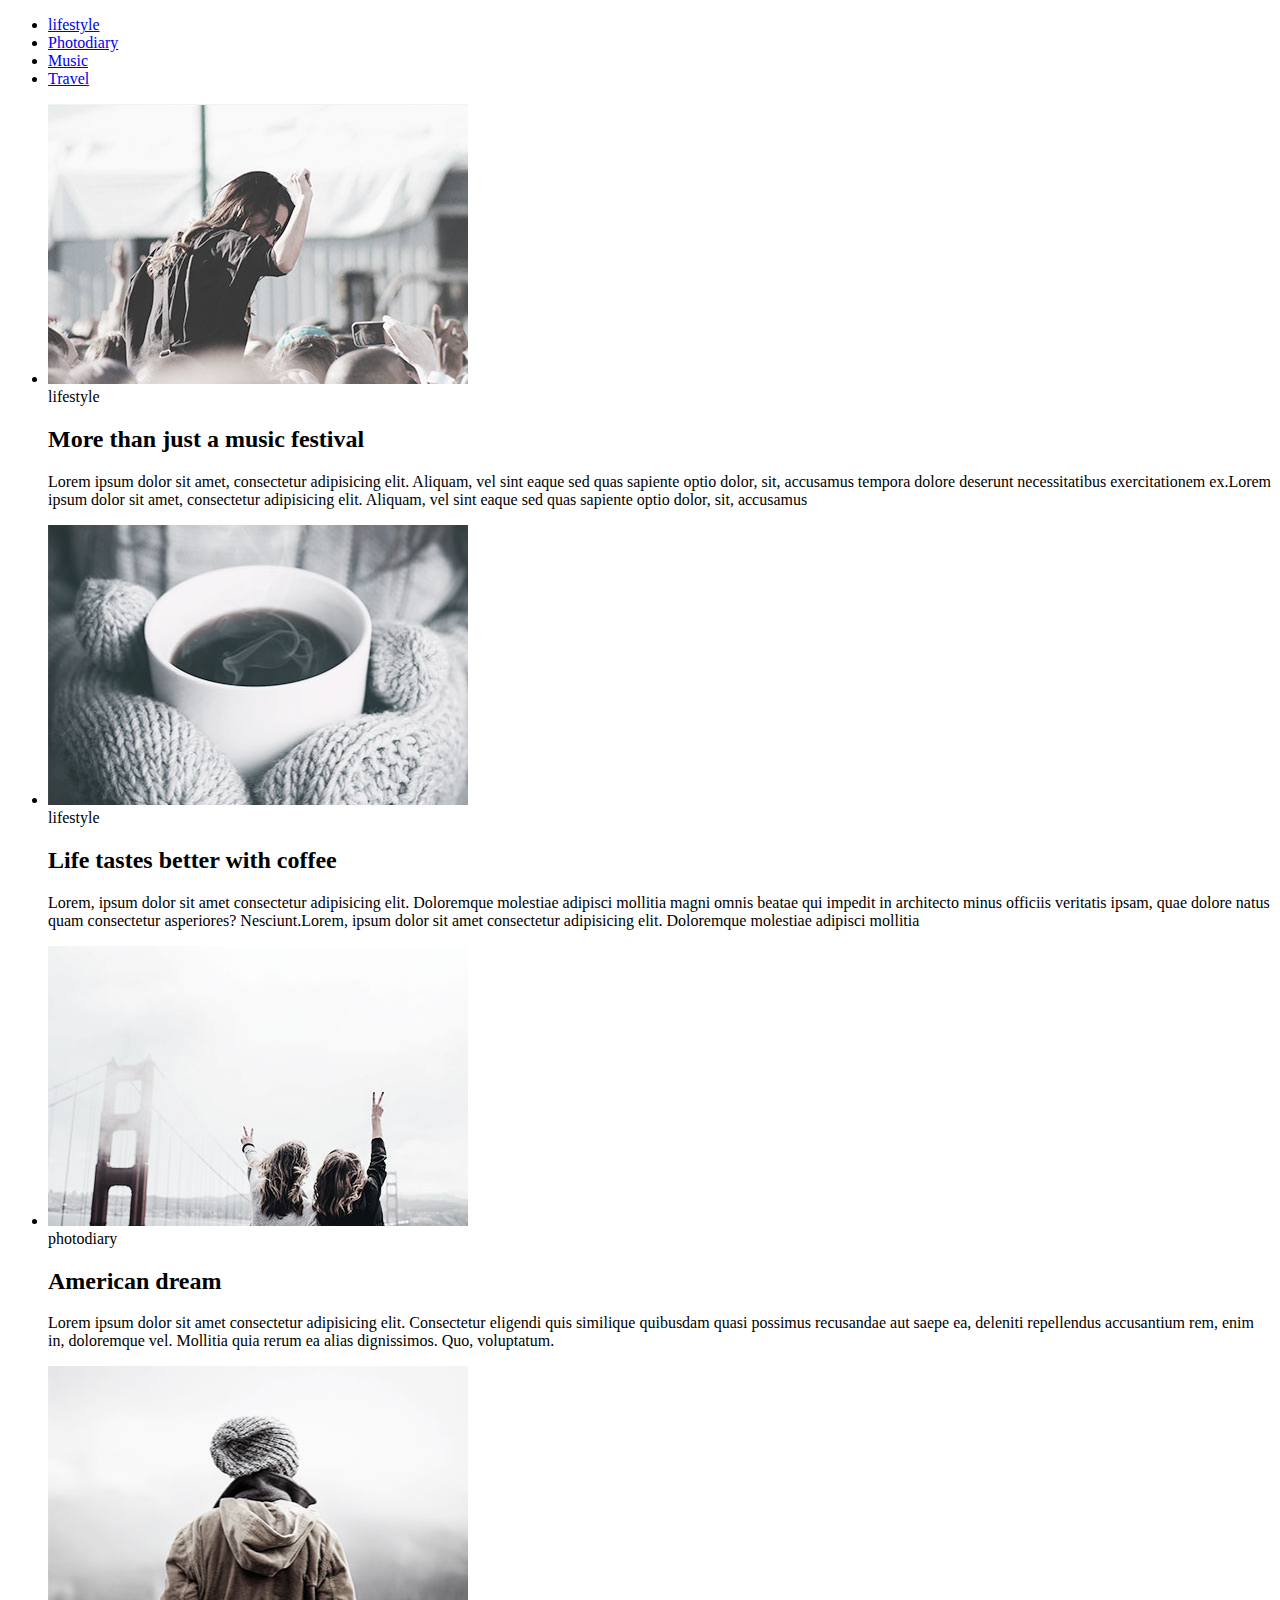
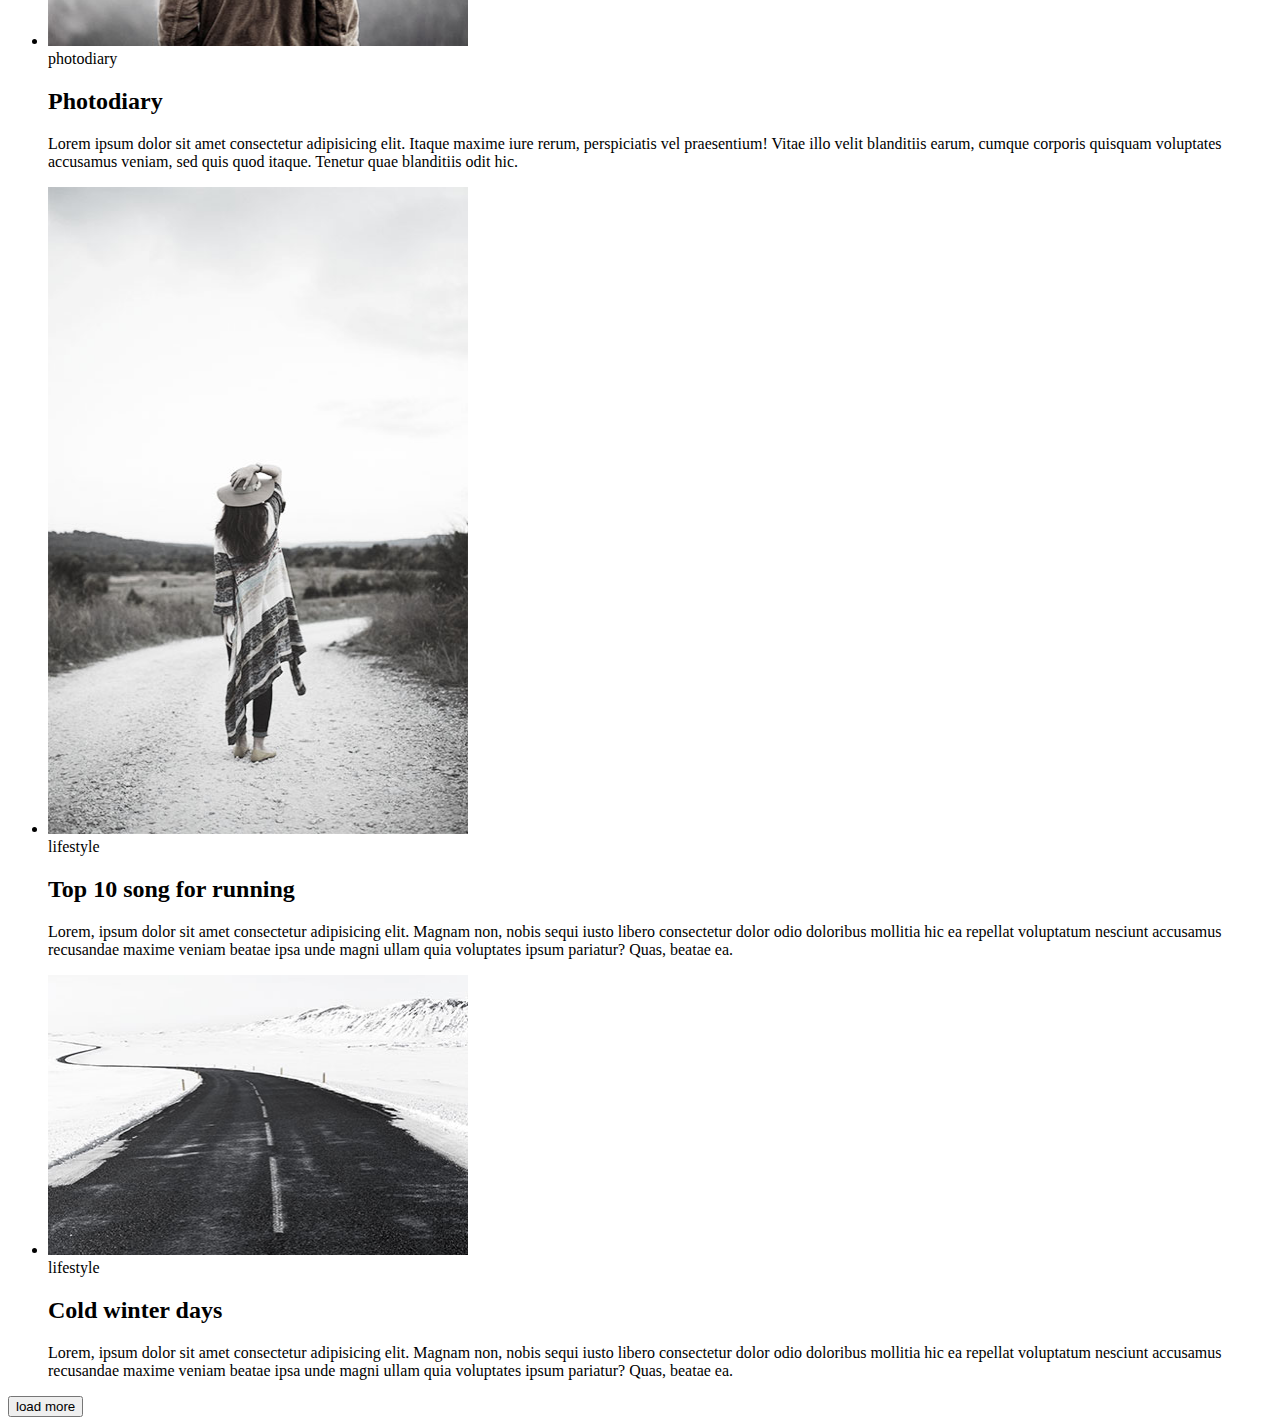
==== модуль3/index.html @ c3d09ce4 "Добавлено модуль 3" ====
<!DOCTYPE html>
<html lang="en">

<head>
    <meta charset="UTF-8">
    <meta name="viewport" content="width=device-width, initial-scale=1.0">
    <meta http-equiv="X-UA-Compatible" content="ie=edge">
    <link rel="stylesheet" href="/css/normalize.css">
    <link href="https://fonts.googleapis.com/css?family=Playfair+Display:400,400i,700,700i&display=swap" rel="stylesheet">
    <link rel="stylesheet" href="/css/styles.css">
    <title>Exerecise3</title>
</head>

<body>
    <header class="header wrapper">
        <nav class="page-nav">
            <ul class="site-navigation">
                <li>
                    <a class="menu-link" href="#">lifestyle</a>
                </li>
                <li>
                    <a class="menu-link" href="#">Photodiary</a>
                </li>
                <li>
                    <a class="menu-link" href="#">Music</a>
                </li>
                <li>
                    <a class="menu-link" href="#">Travel</a>
                </li>
            </ul>
        </nav>
    </header>
    <main class="wrapper">
        <section class="section-list">
            <ul class="list">
                <li class="list-item">
                    <img src="./img/lifestyle.jpg" width="420" height="280" alt="Дівчина на фестивалі">
                    <div>lifestyle</div>
                    <h2>More than just a music festival</h2>
                    <p>
                        Lorem ipsum dolor sit amet, consectetur adipisicing elit. Aliquam, vel sint eaque sed quas sapiente
                        optio dolor, sit, accusamus tempora dolore deserunt necessitatibus exercitationem ex.Lorem ipsum dolor sit amet, consectetur adipisicing elit. Aliquam, vel sint eaque sed quas sapiente
                        optio dolor, sit, accusamus
                    </p>
                </li>
                <li class="list-item">
                    <img src="./img/lifestyle2.jpg" width="420" height="280" alt="Чашка кофе">
                    <div>lifestyle</div>
                    <h2>Life tastes better with coffee</h2>
                    <p>
                        Lorem, ipsum dolor sit amet consectetur adipisicing elit. Doloremque molestiae adipisci mollitia
                        magni omnis beatae qui impedit in architecto minus officiis veritatis ipsam, quae dolore natus quam
                        consectetur asperiores? Nesciunt.Lorem, ipsum dolor sit amet consectetur adipisicing elit. Doloremque molestiae adipisci mollitia
                    </p>
                </li>
                <li class="list-item">
                    <img src="./img/photodiary.jpg" width="420" height="280" alt="дівчата на фоні моста">
                    <div>photodiary</div>
                    <h2>American dream</h2>
                    <p>
                        Lorem ipsum dolor sit amet consectetur adipisicing elit. Consectetur eligendi quis similique
                        quibusdam quasi possimus recusandae aut saepe ea, deleniti repellendus accusantium rem, enim in,
                        doloremque vel. Mollitia quia rerum ea alias dignissimos. Quo, voluptatum.
                    </p>
                </li>
                <li class="list-item">
                    <img src="./img/photodiary2.jpg" width="420" height="280" alt="хлопець в диму">
                    <div>photodiary</div>
                    <h2>Photodiary</h2>
                    <p>
                        Lorem ipsum dolor sit amet consectetur adipisicing elit. Itaque maxime iure rerum, perspiciatis vel
                        praesentium! Vitae illo velit blanditiis earum, cumque corporis quisquam voluptates accusamus
                        veniam, sed quis quod itaque. Tenetur quae blanditiis odit hic.
                    </p>
                </li>
                <li class="list-item">
                    <img src="./img/lifestyle4.jpg" width="420" height="647" alt="дівчина на дорозі">
                    <div>lifestyle</div>
                    <h2>Top 10 song for running</h2>
                    <p>Lorem, ipsum dolor sit amet consectetur adipisicing elit. Magnam non, nobis sequi iusto libero consectetur dolor odio doloribus mollitia hic ea repellat voluptatum nesciunt accusamus recusandae maxime veniam beatae ipsa unde magni ullam quia voluptates ipsum pariatur? Quas, beatae ea.</p>
                </li>
                <li class="list-item">
                    <img src="./img/lifestyle5.jpg" width="420" height="280" alt="дорога">
                    <div>lifestyle</div>
                    <h2>Cold winter days</h2>
                    <p>Lorem, ipsum dolor sit amet consectetur adipisicing elit. Magnam non, nobis sequi iusto libero consectetur dolor odio doloribus mollitia hic ea repellat voluptatum nesciunt accusamus recusandae maxime veniam beatae ipsa unde magni ullam quia voluptates ipsum pariatur? Quas, beatae ea.</p>
                </li>
            </ul>   
            <button class="button">load more</button>
        </section>
    </main>
</body>

</html>
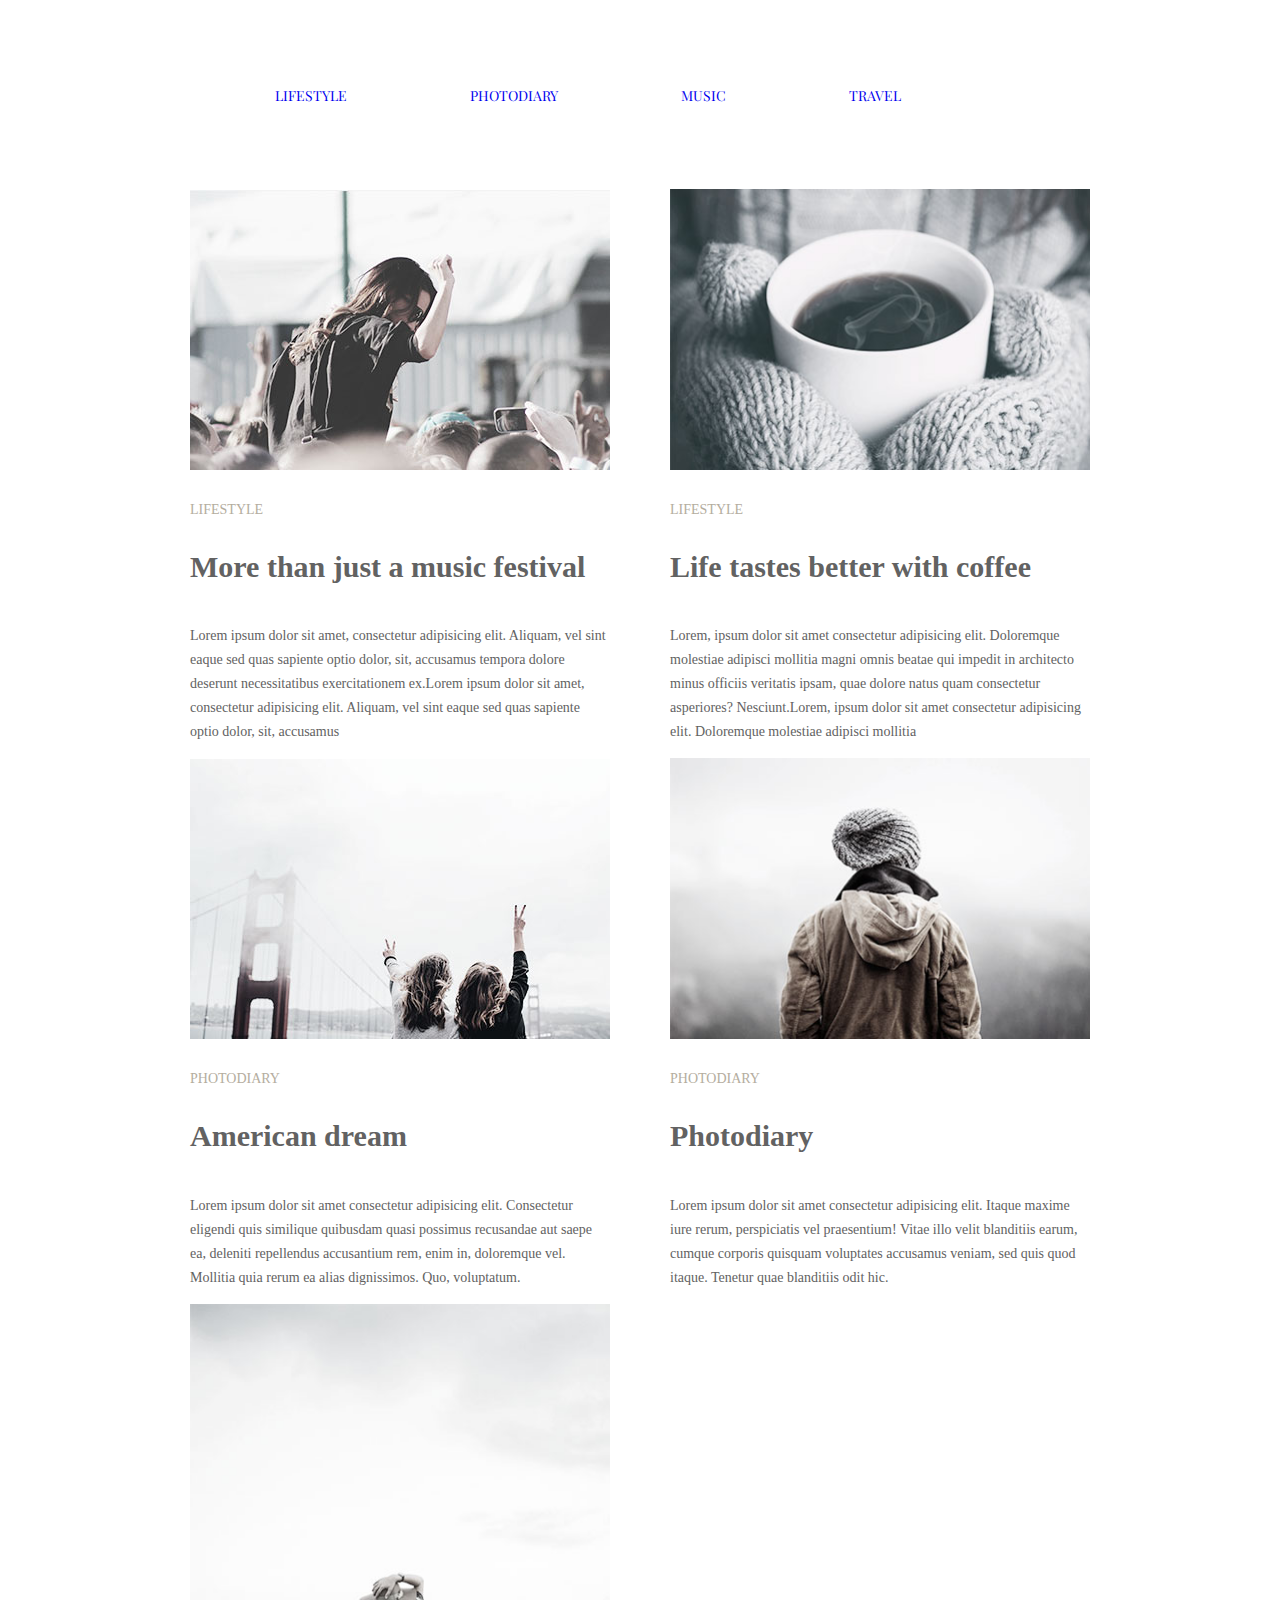
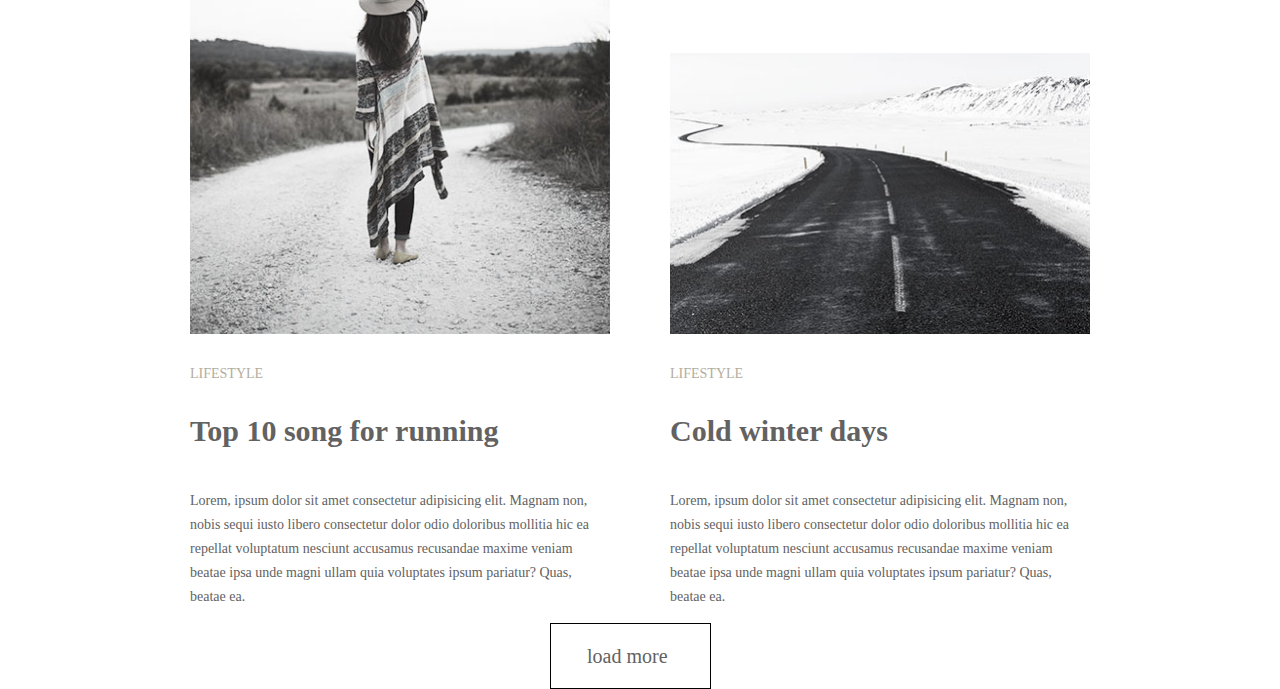
==== commit e08264a6: "точка в ХТМЛ" ====
--- a/модуль3/index.html
+++ b/модуль3/index.html
@@ -5,9 +5,9 @@
     <meta charset="UTF-8">
     <meta name="viewport" content="width=device-width, initial-scale=1.0">
     <meta http-equiv="X-UA-Compatible" content="ie=edge">
-    <link rel="stylesheet" href="/css/normalize.css">
+    <link rel="stylesheet" href="./css/normalize.css">
     <link href="https://fonts.googleapis.com/css?family=Playfair+Display:400,400i,700,700i&display=swap" rel="stylesheet">
-    <link rel="stylesheet" href="/css/styles.css">
+    <link rel="stylesheet" href="./css/styles.css">
     <title>Exerecise3</title>
 </head>
 
--- a/модуль3/css/styles.css
+++ b/модуль3/css/styles.css
@@ -0,0 +1,91 @@
+html {
+    box-sizing: border-box;
+}
+*, 
+*::before, 
+*::after {
+    box-sizing: inherit;
+}
+.header {
+    margin-bottom: 100px;
+}
+img {
+    display: block;
+    min-width: 100%;
+    height: auto;
+}
+.wrapper {
+    width: 900px;
+    margin: 0 auto;
+    background: #fff;
+}
+.page-nav {
+    padding: 85px;
+    width: 900px;
+}
+.site-navigation {
+    text-transform: uppercase;
+    vertical-align: middle;
+    width: 900px;
+    display: inline-block;
+    margin: 0;
+    padding: 0;
+    font-size: 14px;
+    font-family: 'Playfair Display', serif;
+}
+.site-navigation a:hover,
+.site-navigation a:focus {
+    color: #00f;
+}
+.site-navigation li:not(:last-child) {
+    margin-right: 120px;
+}
+.site-navigation li {
+    display: inline-block;
+    vertical-align: middle;
+}
+.menu-link {
+    text-decoration: none;
+}
+
+.list {
+    list-style: none;
+    margin: 0;
+    padding: 0;
+    font-size: 0;
+}
+.list-item {
+    display: inline-block;
+    width: 420px;
+    margin-right: 60px;
+}
+.list-item:nth-child(2n) {
+    margin-right: 0;
+}
+.list-item div {
+    color: #b4ad9e;
+    font-size: 14px;
+    text-transform: uppercase;
+    margin: 32px 0px;
+}
+.list-item h2 {
+    color: #626262;
+    font-size: 30px;
+    margin-bottom: 40px;
+}
+.list-item p {
+    color: #626262;
+    font-size: 14px;
+    line-height: 24px;
+}
+.button {
+    border: solid 1px black;
+    margin: 0px 360px;
+    padding: 0;
+    padding: 20px 42px 20px 36px;
+    background-color: #ffffff;
+    font-size: 20px;
+    line-height: 24px;
+    color: #626262;
+    cursor: pointer;   
+}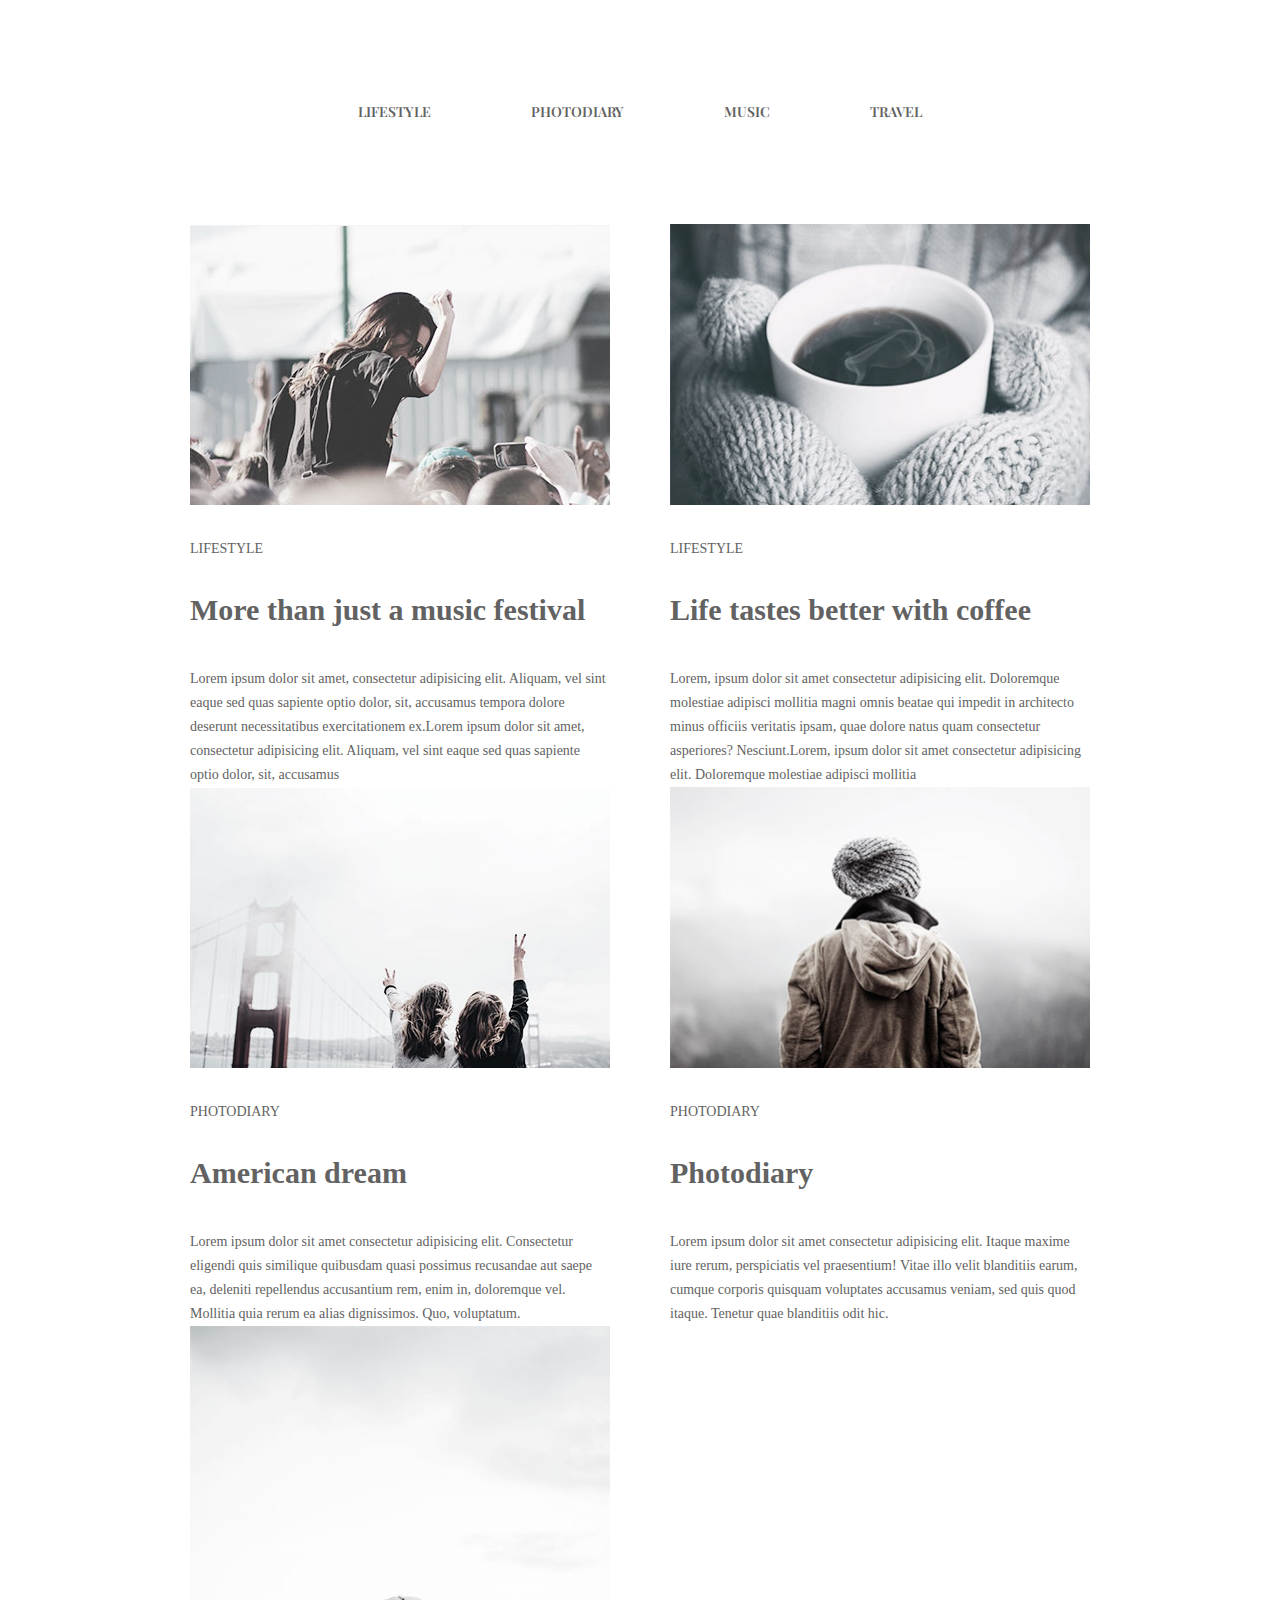
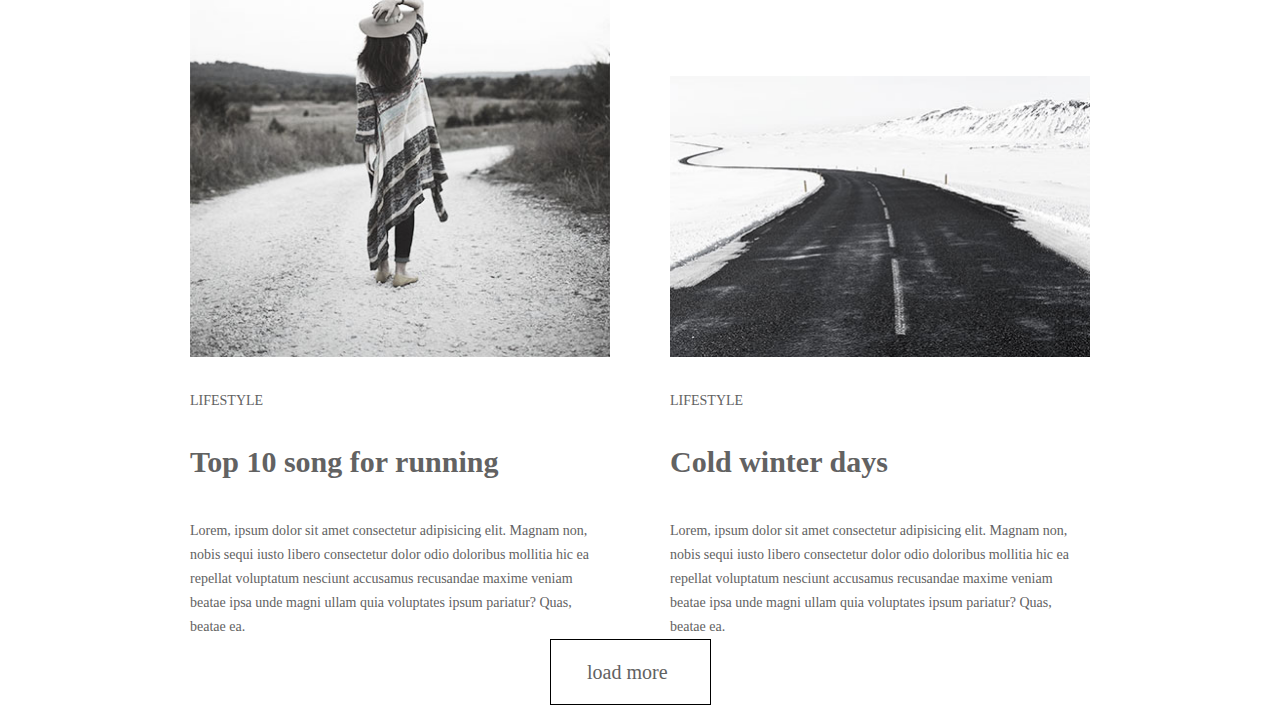
==== commit dd1230dc: "виправлено ошибки" ====
--- a/модуль3/index.html
+++ b/модуль3/index.html
@@ -31,11 +31,11 @@
         </nav>
     </header>
     <main class="wrapper">
-        <section class="section-list">
+        <section>
             <ul class="list">
                 <li class="list-item">
                     <img src="./img/lifestyle.jpg" width="420" height="280" alt="Дівчина на фестивалі">
-                    <div>lifestyle</div>
+                    <p class="subparagraph">lifestyle</p>
                     <h2>More than just a music festival</h2>
                     <p>
                         Lorem ipsum dolor sit amet, consectetur adipisicing elit. Aliquam, vel sint eaque sed quas sapiente
@@ -45,7 +45,7 @@
                 </li>
                 <li class="list-item">
                     <img src="./img/lifestyle2.jpg" width="420" height="280" alt="Чашка кофе">
-                    <div>lifestyle</div>
+                    <p class="subparagraph">lifestyle</p>
                     <h2>Life tastes better with coffee</h2>
                     <p>
                         Lorem, ipsum dolor sit amet consectetur adipisicing elit. Doloremque molestiae adipisci mollitia
@@ -55,7 +55,7 @@
                 </li>
                 <li class="list-item">
                     <img src="./img/photodiary.jpg" width="420" height="280" alt="дівчата на фоні моста">
-                    <div>photodiary</div>
+                    <p class="subparagraph">photodiary</p>
                     <h2>American dream</h2>
                     <p>
                         Lorem ipsum dolor sit amet consectetur adipisicing elit. Consectetur eligendi quis similique
@@ -65,7 +65,7 @@
                 </li>
                 <li class="list-item">
                     <img src="./img/photodiary2.jpg" width="420" height="280" alt="хлопець в диму">
-                    <div>photodiary</div>
+                    <p class="subparagraph">photodiary</p>
                     <h2>Photodiary</h2>
                     <p>
                         Lorem ipsum dolor sit amet consectetur adipisicing elit. Itaque maxime iure rerum, perspiciatis vel
@@ -75,13 +75,13 @@
                 </li>
                 <li class="list-item">
                     <img src="./img/lifestyle4.jpg" width="420" height="647" alt="дівчина на дорозі">
-                    <div>lifestyle</div>
+                    <p class="subparagraph">lifestyle</p>
                     <h2>Top 10 song for running</h2>
                     <p>Lorem, ipsum dolor sit amet consectetur adipisicing elit. Magnam non, nobis sequi iusto libero consectetur dolor odio doloribus mollitia hic ea repellat voluptatum nesciunt accusamus recusandae maxime veniam beatae ipsa unde magni ullam quia voluptates ipsum pariatur? Quas, beatae ea.</p>
                 </li>
                 <li class="list-item">
                     <img src="./img/lifestyle5.jpg" width="420" height="280" alt="дорога">
-                    <div>lifestyle</div>
+                    <p class="subparagraph">lifestyle</p>
                     <h2>Cold winter days</h2>
                     <p>Lorem, ipsum dolor sit amet consectetur adipisicing elit. Magnam non, nobis sequi iusto libero consectetur dolor odio doloribus mollitia hic ea repellat voluptatum nesciunt accusamus recusandae maxime veniam beatae ipsa unde magni ullam quia voluptates ipsum pariatur? Quas, beatae ea.</p>
                 </li>
--- a/модуль3/css/styles.css
+++ b/модуль3/css/styles.css
@@ -5,48 +5,54 @@
 *::before, 
 *::after {
     box-sizing: inherit;
+    margin: 0;
+    padding: 0;
+}
+.wrapper {
+    width: 900px;
+    margin: 0 auto;
+    background: #fff;
 }
 .header {
-    margin-bottom: 100px;
+    padding-top: 100px;
+    padding-bottom: 100px;
+    padding-left: 100px;
+    padding-right: 100px;
 }
 img {
     display: block;
     min-width: 100%;
     height: auto;
 }
-.wrapper {
-    width: 900px;
-    margin: 0 auto;
-    background: #fff;
-}
-.page-nav {
-    padding: 85px;
-    width: 900px;
-}
 .site-navigation {
-    text-transform: uppercase;
     vertical-align: middle;
-    width: 900px;
-    display: inline-block;
     margin: 0;
     padding: 0;
+    font-size: 0;
+    font-family: 'Playfair Display', serif;
+    text-align: center;
+    
+}
+.site-navigation li {
+    display: inline-block;
     font-size: 14px;
-    font-family: 'Playfair Display', serif;
+    line-height: 24px;
+    font-weight: 600;
+}
+.menu-link {
+    text-decoration: none;
+    display: block;
+    text-transform: uppercase;
+    color: #626262;
 }
 .site-navigation a:hover,
 .site-navigation a:focus {
     color: #00f;
 }
 .site-navigation li:not(:last-child) {
-    margin-right: 120px;
+    margin-right: 100px;
 }
-.site-navigation li {
-    display: inline-block;
-    vertical-align: middle;
-}
-.menu-link {
-    text-decoration: none;
-}
+
 
 .list {
     list-style: none;
@@ -62,7 +68,7 @@
 .list-item:nth-child(2n) {
     margin-right: 0;
 }
-.list-item div {
+.subparagraph {
     color: #b4ad9e;
     font-size: 14px;
     text-transform: uppercase;
@@ -78,6 +84,7 @@
     font-size: 14px;
     line-height: 24px;
 }
+
 .button {
     border: solid 1px black;
     margin: 0px 360px;
